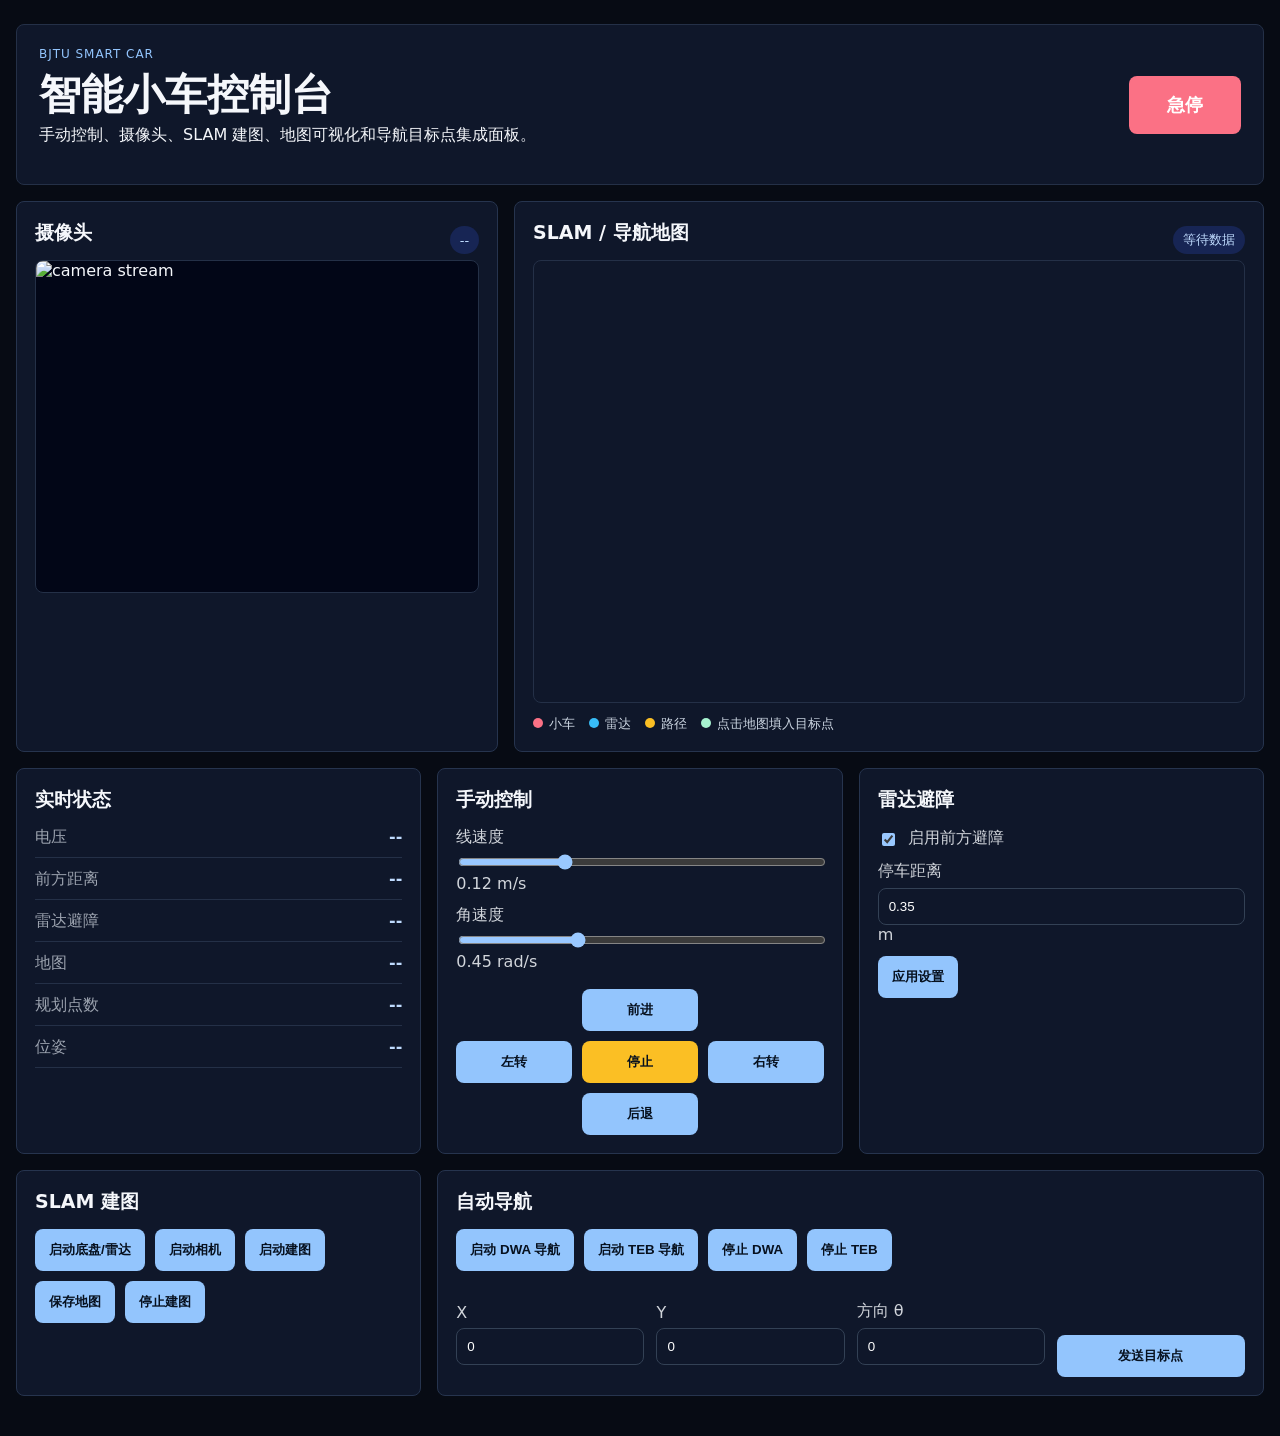
==== yahboomcar_ws/smartcar_web/static/index.html @ bb8f0999 "Add smart car web control console" ====
<!doctype html>
<html lang="zh-CN">
<head>
  <meta charset="utf-8" />
  <meta name="viewport" content="width=device-width, initial-scale=1" />
  <title>BJTU Smart Car Console</title>
  <link rel="stylesheet" href="style.css" />
</head>
<body>
  <main class="app">
    <header class="hero">
      <div>
        <p class="eyebrow">BJTU Smart Car</p>
        <h1>智能小车控制台</h1>
        <p>手动控制、摄像头、SLAM 建图、地图可视化和导航目标点集成面板。</p>
      </div>
      <button id="stopAll" class="danger big">急停</button>
    </header>

    <section class="dashboard">
      <article class="card camera-card">
        <div class="section-head">
          <h2>摄像头</h2>
          <span id="cameraState" class="pill">--</span>
        </div>
        <div class="video-frame">
          <img id="cameraView" src="/api/camera/stream" alt="camera stream" />
        </div>
      </article>

      <article class="card map-card">
        <div class="section-head">
          <h2>SLAM / 导航地图</h2>
          <span id="vizState" class="pill">等待数据</span>
        </div>
        <canvas id="mapCanvas" width="900" height="560"></canvas>
        <div class="map-legend">
          <span><i class="legend robot"></i>小车</span>
          <span><i class="legend scan"></i>雷达</span>
          <span><i class="legend plan"></i>路径</span>
          <span><i class="legend goal"></i>点击地图填入目标点</span>
        </div>
      </article>
    </section>

    <section class="grid">
      <article class="card status-card">
        <h2>实时状态</h2>
        <div class="status-list">
          <div><span>电压</span><strong id="voltage">--</strong></div>
          <div><span>前方距离</span><strong id="frontDistance">--</strong></div>
          <div><span>雷达避障</span><strong id="guardState">--</strong></div>
          <div><span>地图</span><strong id="mapState">--</strong></div>
          <div><span>规划点数</span><strong id="planLen">--</strong></div>
          <div><span>位姿</span><strong id="poseState">--</strong></div>
        </div>
        <p id="warning" class="warning"></p>
      </article>

      <article class="card control-card">
        <h2>手动控制</h2>
        <label>线速度 <input id="linearSpeed" type="range" min="0.03" max="0.35" step="0.01" value="0.12"><span id="linearVal">0.12</span> m/s</label>
        <label>角速度 <input id="angularSpeed" type="range" min="0.1" max="1.2" step="0.05" value="0.45"><span id="angularVal">0.45</span> rad/s</label>
        <div class="pad">
          <button data-move="forward">前进</button>
          <button data-move="left">左转</button>
          <button data-move="stop" class="stop">停止</button>
          <button data-move="right">右转</button>
          <button data-move="backward">后退</button>
        </div>
      </article>

      <article class="card">
        <h2>雷达避障</h2>
        <label class="check"><input id="guardEnabled" type="checkbox" checked> 启用前方避障</label>
        <label>停车距离 <input id="stopDistance" type="number" min="0.15" max="2" step="0.05" value="0.35"> m</label>
        <button id="applyGuard">应用设置</button>
      </article>

      <article class="card">
        <h2>SLAM 建图</h2>
        <div class="actions">
          <button data-start="bringup">启动底盘/雷达</button>
          <button data-start="camera">启动相机</button>
          <button data-start="slam">启动建图</button>
          <button data-start="save_map">保存地图</button>
          <button data-stop="slam">停止建图</button>
        </div>
      </article>

      <article class="card wide">
        <h2>自动导航</h2>
        <div class="actions row">
          <button data-start="nav_dwa">启动 DWA 导航</button>
          <button data-start="nav_teb">启动 TEB 导航</button>
          <button data-stop="nav_dwa">停止 DWA</button>
          <button data-stop="nav_teb">停止 TEB</button>
        </div>
        <div class="goal-box">
          <label>X <input id="goalX" type="number" step="0.05" value="0"></label>
          <label>Y <input id="goalY" type="number" step="0.05" value="0"></label>
          <label>方向 θ <input id="goalTheta" type="number" step="0.1" value="0"></label>
          <button id="sendGoal">发送目标点</button>
        </div>
      </article>
    </section>
  </main>
  <script src="app.js"></script>
</body>
</html>
---- yahboomcar_ws/smartcar_web/static/style.css ----
:root {
  color-scheme: dark;
  font-family: Inter, ui-sans-serif, system-ui, -apple-system, BlinkMacSystemFont, "Segoe UI", sans-serif;
  background: #070b14;
  color: #f5f7fb;
}
* { box-sizing: border-box; }
body { margin: 0; min-height: 100vh; background: #070b14; }
.app { width: min(1320px, calc(100% - 32px)); margin: 0 auto; padding: 24px 0 40px; }
.hero { display: flex; justify-content: space-between; align-items: center; gap: 24px; padding: 22px; border: 1px solid #243047; border-radius: 8px; background: #0f172a; }
.eyebrow { color: #93c5fd; letter-spacing: .08em; text-transform: uppercase; font-size: 12px; }
h1, h2, p { margin-top: 0; }
h1 { margin-bottom: 8px; font-size: 42px; line-height: 1.05; }
h2 { font-size: 19px; margin-bottom: 14px; }
.dashboard { display: grid; grid-template-columns: minmax(320px, 0.9fr) minmax(520px, 1.4fr); gap: 16px; margin-top: 16px; }
.grid { display: grid; grid-template-columns: repeat(3, 1fr); gap: 16px; margin-top: 16px; }
.card { padding: 18px; border-radius: 8px; border: 1px solid #26344e; background: #0f172a; }
.wide { grid-column: span 2; }
.section-head { display: flex; align-items: center; justify-content: space-between; gap: 12px; }
.pill { display: inline-flex; align-items: center; min-height: 28px; padding: 4px 10px; border-radius: 999px; background: #172554; color: #bfdbfe; font-size: 13px; white-space: nowrap; }
.video-frame { width: 100%; aspect-ratio: 4 / 3; overflow: hidden; border: 1px solid #243047; border-radius: 8px; background: #020617; }
.video-frame img { display: block; width: 100%; height: 100%; object-fit: contain; }
.map-card { min-width: 0; }
#mapCanvas { display: block; width: 100%; aspect-ratio: 45 / 28; height: auto; border: 1px solid #243047; border-radius: 8px; background: #0f172a; cursor: crosshair; }
.map-legend { display: flex; flex-wrap: wrap; gap: 14px; margin-top: 12px; color: #cbd5e1; font-size: 13px; }
.legend { display: inline-block; width: 10px; height: 10px; margin-right: 6px; border-radius: 50%; }
.legend.robot { background: #fb7185; }
.legend.scan { background: #38bdf8; }
.legend.plan { background: #fbbf24; }
.legend.goal { background: #a7f3d0; }
.status-list { display: grid; gap: 11px; }
.status-list div { display: flex; justify-content: space-between; gap: 12px; padding-bottom: 9px; border-bottom: 1px solid #243047; }
.status-list span { color: #9ca3af; }
.status-list strong { color: #bfdbfe; text-align: right; word-break: break-word; }
button { border: 0; border-radius: 8px; padding: 11px 14px; color: #07111f; background: #93c5fd; font-weight: 700; cursor: pointer; min-height: 42px; }
button:hover { filter: brightness(1.08); }
.danger { background: #fb7185; color: white; }
.big { min-width: 112px; min-height: 58px; font-size: 18px; }
.stop { background: #fbbf24; }
label { display: block; color: #d1d5db; margin: 12px 0; }
input { width: 100%; margin-top: 6px; }
input[type="number"] { padding: 10px; border-radius: 8px; border: 1px solid #334155; background: #0f172a; color: white; }
.check { display: flex; align-items: center; gap: 10px; }
.check input { width: auto; }
.pad { display: grid; grid-template-columns: repeat(3, minmax(76px, 1fr)); gap: 10px; margin-top: 18px; }
.pad button:first-child { grid-column: 2; }
.pad button:nth-child(2) { grid-column: 1; }
.pad button:nth-child(3) { grid-column: 2; }
.pad button:nth-child(4) { grid-column: 3; }
.pad button:nth-child(5) { grid-column: 2; }
.actions { display: flex; flex-wrap: wrap; gap: 10px; }
.row { align-items: center; }
.goal-box { display: grid; grid-template-columns: repeat(4, 1fr); gap: 12px; margin-top: 18px; align-items: end; }
.warning { color: #fbbf24; font-weight: 700; min-height: 24px; }
@media (max-width: 1050px) {
  .dashboard, .grid { grid-template-columns: 1fr; }
  .wide { grid-column: span 1; }
}
@media (max-width: 680px) {
  .app { width: min(100% - 20px, 1320px); padding-top: 12px; }
  .hero { flex-direction: column; align-items: stretch; }
  h1 { font-size: 31px; }
  .goal-box { grid-template-columns: 1fr; }
  .pad { grid-template-columns: repeat(3, minmax(0, 1fr)); }
  button { padding: 10px 8px; }
}
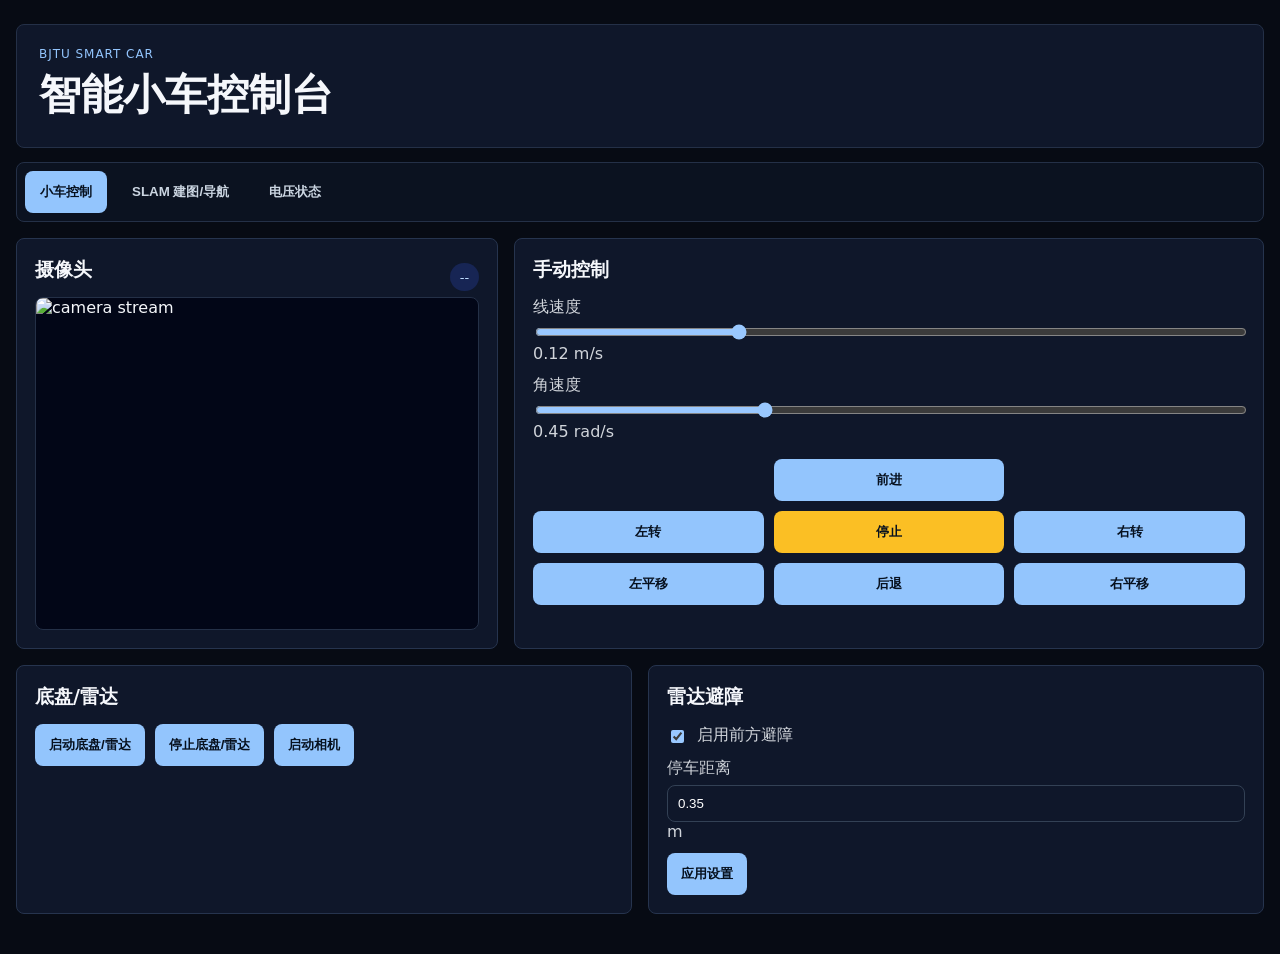
==== commit e1035cfa: "Update smartcar web mapping controls" ====
--- a/yahboomcar_ws/smartcar_web/static/index.html
+++ b/yahboomcar_ws/smartcar_web/static/index.html
@@ -4,107 +4,174 @@
   <meta charset="utf-8" />
   <meta name="viewport" content="width=device-width, initial-scale=1" />
   <title>BJTU Smart Car Console</title>
-  <link rel="stylesheet" href="style.css" />
+  <link rel="stylesheet" href="style.css?v=slam-control-pad-20260709" />
 </head>
 <body>
+  <div id="toast" class="toast" role="status" aria-live="polite"></div>
   <main class="app">
     <header class="hero">
       <div>
         <p class="eyebrow">BJTU Smart Car</p>
         <h1>智能小车控制台</h1>
-        <p>手动控制、摄像头、SLAM 建图、地图可视化和导航目标点集成面板。</p>
       </div>
-      <button id="stopAll" class="danger big">急停</button>
     </header>
 
-    <section class="dashboard">
-      <article class="card camera-card">
-        <div class="section-head">
-          <h2>摄像头</h2>
-          <span id="cameraState" class="pill">--</span>
-        </div>
-        <div class="video-frame">
-          <img id="cameraView" src="/api/camera/stream" alt="camera stream" />
-        </div>
-      </article>
+    <nav class="nav-tabs" aria-label="功能导航">
+      <button data-page-target="control" class="active">小车控制</button>
+      <button data-page-target="slam">SLAM 建图/导航</button>
+      <button data-page-target="status">电压状态</button>
+    </nav>
 
-      <article class="card map-card">
-        <div class="section-head">
-          <h2>SLAM / 导航地图</h2>
-          <span id="vizState" class="pill">等待数据</span>
-        </div>
-        <canvas id="mapCanvas" width="900" height="560"></canvas>
-        <div class="map-legend">
-          <span><i class="legend robot"></i>小车</span>
-          <span><i class="legend scan"></i>雷达</span>
-          <span><i class="legend plan"></i>路径</span>
-          <span><i class="legend goal"></i>点击地图填入目标点</span>
-        </div>
-      </article>
+    <section id="page-control" class="page active">
+      <section class="dashboard">
+        <article class="card camera-card">
+          <div class="section-head">
+            <h2>摄像头</h2>
+            <span id="cameraState" class="pill">--</span>
+          </div>
+          <div class="video-frame">
+            <img id="cameraView" src="/api/camera/stream" alt="camera stream" />
+          </div>
+        </article>
+
+        <article class="card control-card">
+          <h2>手动控制</h2>
+          <label>线速度 <input id="linearSpeed" type="range" min="0.03" max="0.35" step="0.01" value="0.12"><span id="linearVal">0.12</span> m/s</label>
+          <label>角速度 <input id="angularSpeed" type="range" min="0.1" max="1.2" step="0.05" value="0.45"><span id="angularVal">0.45</span> rad/s</label>
+          <div class="pad">
+            <button data-move="forward">前进</button>
+            <button data-move="left">左转</button>
+            <button data-move="strafeLeft">左平移</button>
+            <button data-move="stop" class="stop">停止</button>
+            <button data-move="strafeRight">右平移</button>
+            <button data-move="right">右转</button>
+            <button data-move="backward">后退</button>
+          </div>
+        </article>
+      </section>
+
+      <section class="grid compact-grid">
+        <article class="card">
+          <h2>底盘/雷达</h2>
+          <div class="actions">
+            <button data-start="bringup">启动底盘/雷达</button>
+            <button data-stop="bringup">停止底盘/雷达</button>
+            <button data-start="camera">启动相机</button>
+          </div>
+        </article>
+
+        <article class="card">
+          <h2>雷达避障</h2>
+          <label class="check"><input id="guardEnabled" type="checkbox" checked> 启用前方避障</label>
+          <label>停车距离 <input id="stopDistance" type="number" min="0.15" max="2" step="0.05" value="0.35"> m</label>
+          <button id="applyGuard">应用设置</button>
+        </article>
+      </section>
     </section>
 
-    <section class="grid">
-      <article class="card status-card">
-        <h2>实时状态</h2>
-        <div class="status-list">
-          <div><span>电压</span><strong id="voltage">--</strong></div>
-          <div><span>前方距离</span><strong id="frontDistance">--</strong></div>
-          <div><span>雷达避障</span><strong id="guardState">--</strong></div>
-          <div><span>地图</span><strong id="mapState">--</strong></div>
-          <div><span>规划点数</span><strong id="planLen">--</strong></div>
-          <div><span>位姿</span><strong id="poseState">--</strong></div>
+    <section id="page-slam" class="page">
+      <section class="slam-layout">
+        <article class="card map-card">
+          <div class="section-head">
+            <h2>SLAM / 导航地图</h2>
+            <span id="vizState" class="pill">等待数据</span>
+          </div>
+          <canvas id="mapCanvas" width="1280" height="860"></canvas>
+          <div class="map-legend">
+            <span><i class="legend robot"></i>小车</span>
+            <span><i class="legend scan"></i>雷达</span>
+            <span><i class="legend plan"></i>路径</span>
+            <span><i class="legend initial"></i>初始位姿</span>
+            <span><i class="legend goal"></i>目标位姿</span>
+          </div>
+        </article>
+
+        <div class="slam-side">
+          <article class="card">
+            <div class="section-head">
+              <h2>已有地图</h2>
+              <button id="refreshMaps">刷新</button>
+            </div>
+            <div id="mapList" class="map-list"></div>
+            <p id="selectedMap" class="muted">未选择地图</p>
+          </article>
+
+          <article class="card">
+            <h2>SLAM 建图</h2>
+            <div class="actions vertical">
+              <button id="startMapping">启动建图</button>
+              <button id="saveMap">保存地图</button>
+              <button data-stop="slam" data-force-external="true">停止建图</button>
+              <button id="clearMapping">清空本次建图</button>
+            </div>
+            <div class="pad slam-pad">
+              <button data-move="forward">前进</button>
+              <button data-move="left">左转</button>
+              <button data-move="strafeLeft">左平移</button>
+              <button data-move="stop" class="stop">停止</button>
+              <button data-move="strafeRight">右平移</button>
+              <button data-move="right">右转</button>
+              <button data-move="backward">后退</button>
+            </div>
+          </article>
+
+          <article class="card">
+            <h2>自动导航</h2>
+            <div class="actions row">
+              <button data-pose-mode="initial">设置初始位姿</button>
+              <button data-pose-mode="goal">设置目标位姿</button>
+            </div>
+            <p id="poseModeState" class="muted">当前点击地图：设置目标位姿</p>
+            <div class="pose-fields">
+              <label>初始 X <input id="initialX" type="number" step="0.05" value="0"></label>
+              <label>初始 Y <input id="initialY" type="number" step="0.05" value="0"></label>
+              <label>初始方向 θ <input id="initialTheta" type="number" step="0.1" value="0"></label>
+              <button id="sendInitialPose">确认初始位姿</button>
+            </div>
+            <div class="pose-fields">
+              <label>目标 X <input id="goalX" type="number" step="0.05" value="0"></label>
+              <label>目标 Y <input id="goalY" type="number" step="0.05" value="0"></label>
+              <label>目标方向 θ <input id="goalTheta" type="number" step="0.1" value="0"></label>
+              <button id="setGoalPose">确认目标位姿</button>
+            </div>
+            <div class="nav-control">
+              <label>导航算法
+                <select id="navAlgorithm">
+                  <option value="nav_dwa">DWA</option>
+                  <option value="nav_teb">TEB</option>
+                </select>
+              </label>
+              <button id="startNavStack">启动导航</button>
+              <button id="startRobotNav">启动小车</button>
+              <button id="stopNavStack">停止导航</button>
+            </div>
+          </article>
         </div>
-        <p id="warning" class="warning"></p>
-      </article>
+      </section>
+    </section>
 
-      <article class="card control-card">
-        <h2>手动控制</h2>
-        <label>线速度 <input id="linearSpeed" type="range" min="0.03" max="0.35" step="0.01" value="0.12"><span id="linearVal">0.12</span> m/s</label>
-        <label>角速度 <input id="angularSpeed" type="range" min="0.1" max="1.2" step="0.05" value="0.45"><span id="angularVal">0.45</span> rad/s</label>
-        <div class="pad">
-          <button data-move="forward">前进</button>
-          <button data-move="left">左转</button>
-          <button data-move="stop" class="stop">停止</button>
-          <button data-move="right">右转</button>
-          <button data-move="backward">后退</button>
-        </div>
-      </article>
+    <section id="page-status" class="page">
+      <section class="grid">
+        <article class="card status-card">
+          <h2>电压状态</h2>
+          <div class="status-list">
+            <div><span>电压</span><strong id="voltage">--</strong></div>
+            <div><span>前方距离</span><strong id="frontDistance">--</strong></div>
+            <div><span>雷达避障</span><strong id="guardState">--</strong></div>
+            <div><span>地图</span><strong id="mapState">--</strong></div>
+            <div><span>规划点数</span><strong id="planLen">--</strong></div>
+            <div><span>位姿</span><strong id="poseState">--</strong></div>
+          </div>
+          <p id="warning" class="warning"></p>
+        </article>
 
-      <article class="card">
-        <h2>雷达避障</h2>
-        <label class="check"><input id="guardEnabled" type="checkbox" checked> 启用前方避障</label>
-        <label>停车距离 <input id="stopDistance" type="number" min="0.15" max="2" step="0.05" value="0.35"> m</label>
-        <button id="applyGuard">应用设置</button>
-      </article>
-
-      <article class="card">
-        <h2>SLAM 建图</h2>
-        <div class="actions">
-          <button data-start="bringup">启动底盘/雷达</button>
-          <button data-start="camera">启动相机</button>
-          <button data-start="slam">启动建图</button>
-          <button data-start="save_map">保存地图</button>
-          <button data-stop="slam">停止建图</button>
-        </div>
-      </article>
-
-      <article class="card wide">
-        <h2>自动导航</h2>
-        <div class="actions row">
-          <button data-start="nav_dwa">启动 DWA 导航</button>
-          <button data-start="nav_teb">启动 TEB 导航</button>
-          <button data-stop="nav_dwa">停止 DWA</button>
-          <button data-stop="nav_teb">停止 TEB</button>
-        </div>
-        <div class="goal-box">
-          <label>X <input id="goalX" type="number" step="0.05" value="0"></label>
-          <label>Y <input id="goalY" type="number" step="0.05" value="0"></label>
-          <label>方向 θ <input id="goalTheta" type="number" step="0.1" value="0"></label>
-          <button id="sendGoal">发送目标点</button>
-        </div>
-      </article>
+        <article class="card wide">
+          <h2>功能状态</h2>
+          <div id="processList" class="process-list"></div>
+        </article>
+      </section>
     </section>
   </main>
-  <script src="app.js"></script>
+  <script src="app.js?v=slam-control-pad-20260709"></script>
 </body>
 </html>
--- a/yahboomcar_ws/smartcar_web/static/style.css
+++ b/yahboomcar_ws/smartcar_web/static/style.css
@@ -7,13 +7,25 @@
 * { box-sizing: border-box; }
 body { margin: 0; min-height: 100vh; background: #070b14; }
 .app { width: min(1320px, calc(100% - 32px)); margin: 0 auto; padding: 24px 0 40px; }
+.toast { position: fixed; top: 18px; right: 18px; z-index: 50; max-width: min(420px, calc(100vw - 36px)); padding: 12px 14px; border-radius: 8px; border: 1px solid #14532d; background: #052e16; color: #dcfce7; opacity: 0; transform: translateY(-8px); pointer-events: none; transition: opacity .18s ease, transform .18s ease; box-shadow: 0 18px 45px rgba(0,0,0,.28); }
+.toast.show { opacity: 1; transform: translateY(0); }
+.toast.error { border-color: #7f1d1d; background: #450a0a; color: #fee2e2; }
 .hero { display: flex; justify-content: space-between; align-items: center; gap: 24px; padding: 22px; border: 1px solid #243047; border-radius: 8px; background: #0f172a; }
+.nav-tabs { display: flex; gap: 10px; margin-top: 14px; padding: 8px; border: 1px solid #243047; border-radius: 8px; background: #0b1220; }
+.nav-tabs button { color: #cbd5e1; background: transparent; border: 1px solid transparent; }
+.nav-tabs button.active { color: #07111f; background: #93c5fd; }
+.page { display: none; }
+.page.active { display: block; }
 .eyebrow { color: #93c5fd; letter-spacing: .08em; text-transform: uppercase; font-size: 12px; }
 h1, h2, p { margin-top: 0; }
 h1 { margin-bottom: 8px; font-size: 42px; line-height: 1.05; }
 h2 { font-size: 19px; margin-bottom: 14px; }
 .dashboard { display: grid; grid-template-columns: minmax(320px, 0.9fr) minmax(520px, 1.4fr); gap: 16px; margin-top: 16px; }
+.slam-layout { display: grid; grid-template-columns: minmax(360px, 2fr) minmax(520px, 3fr); gap: 16px; margin-top: 16px; align-items: start; }
+.slam-layout .map-card { position: sticky; top: 12px; }
+.slam-side { display: grid; gap: 16px; max-height: calc(100vh - 170px); overflow: auto; padding-right: 4px; }
 .grid { display: grid; grid-template-columns: repeat(3, 1fr); gap: 16px; margin-top: 16px; }
+.compact-grid { grid-template-columns: repeat(2, 1fr); }
 .card { padding: 18px; border-radius: 8px; border: 1px solid #26344e; background: #0f172a; }
 .wide { grid-column: span 2; }
 .section-head { display: flex; align-items: center; justify-content: space-between; gap: 12px; }
@@ -21,46 +33,83 @@
 .video-frame { width: 100%; aspect-ratio: 4 / 3; overflow: hidden; border: 1px solid #243047; border-radius: 8px; background: #020617; }
 .video-frame img { display: block; width: 100%; height: 100%; object-fit: contain; }
 .map-card { min-width: 0; }
-#mapCanvas { display: block; width: 100%; aspect-ratio: 45 / 28; height: auto; border: 1px solid #243047; border-radius: 8px; background: #0f172a; cursor: crosshair; }
+#mapCanvas { display: block; width: 100%; height: min(58vh, 680px); border: 1px solid #243047; border-radius: 8px; background: #0f172a; cursor: crosshair; }
 .map-legend { display: flex; flex-wrap: wrap; gap: 14px; margin-top: 12px; color: #cbd5e1; font-size: 13px; }
 .legend { display: inline-block; width: 10px; height: 10px; margin-right: 6px; border-radius: 50%; }
 .legend.robot { background: #fb7185; }
 .legend.scan { background: #38bdf8; }
 .legend.plan { background: #fbbf24; }
-.legend.goal { background: #a7f3d0; }
+.legend.initial { background: #a7f3d0; }
+.legend.goal { background: #f97316; }
 .status-list { display: grid; gap: 11px; }
 .status-list div { display: flex; justify-content: space-between; gap: 12px; padding-bottom: 9px; border-bottom: 1px solid #243047; }
 .status-list span { color: #9ca3af; }
 .status-list strong { color: #bfdbfe; text-align: right; word-break: break-word; }
+.muted { color: #94a3b8; font-size: 13px; }
 button { border: 0; border-radius: 8px; padding: 11px 14px; color: #07111f; background: #93c5fd; font-weight: 700; cursor: pointer; min-height: 42px; }
 button:hover { filter: brightness(1.08); }
+button:disabled { cursor: not-allowed; opacity: .45; filter: none; }
 .danger { background: #fb7185; color: white; }
 .big { min-width: 112px; min-height: 58px; font-size: 18px; }
 .stop { background: #fbbf24; }
 label { display: block; color: #d1d5db; margin: 12px 0; }
 input { width: 100%; margin-top: 6px; }
-input[type="number"] { padding: 10px; border-radius: 8px; border: 1px solid #334155; background: #0f172a; color: white; }
+input[type="number"], select { padding: 10px; border-radius: 8px; border: 1px solid #334155; background: #0f172a; color: white; }
 .check { display: flex; align-items: center; gap: 10px; }
 .check input { width: auto; }
-.pad { display: grid; grid-template-columns: repeat(3, minmax(76px, 1fr)); gap: 10px; margin-top: 18px; }
-.pad button:first-child { grid-column: 2; }
-.pad button:nth-child(2) { grid-column: 1; }
-.pad button:nth-child(3) { grid-column: 2; }
-.pad button:nth-child(4) { grid-column: 3; }
-.pad button:nth-child(5) { grid-column: 2; }
+.pad {
+  display: grid;
+  grid-template-columns: repeat(3, minmax(76px, 1fr));
+  grid-template-rows: repeat(3, minmax(42px, auto));
+  grid-template-areas:
+    ". forward ."
+    "turn-left stop turn-right"
+    "strafe-left backward strafe-right";
+  gap: 10px;
+  margin-top: 18px;
+}
+.pad [data-move="left"] { grid-area: turn-left; }
+.pad [data-move="forward"] { grid-area: forward; }
+.pad [data-move="stop"] { grid-area: stop; }
+.pad [data-move="right"] { grid-area: turn-right; }
+.pad [data-move="backward"] { grid-area: backward; }
+.pad [data-move="strafeLeft"] { grid-area: strafe-left; }
+.pad [data-move="strafeRight"] { grid-area: strafe-right; }
 .actions { display: flex; flex-wrap: wrap; gap: 10px; }
+.actions.vertical { display: grid; grid-template-columns: 1fr; }
+.actions button.active { background: #fbbf24; }
 .row { align-items: center; }
 .goal-box { display: grid; grid-template-columns: repeat(4, 1fr); gap: 12px; margin-top: 18px; align-items: end; }
+.pose-box { border-top: 1px solid #243047; padding-top: 12px; }
+.nav-actions { grid-template-columns: 1fr repeat(3, max-content); }
+.pose-fields { display: grid; grid-template-columns: repeat(2, minmax(0, 1fr)); gap: 10px; margin-top: 12px; padding-top: 12px; border-top: 1px solid #243047; }
+.pose-fields button { align-self: end; }
+.nav-control { display: grid; grid-template-columns: 1fr; gap: 10px; margin-top: 12px; padding-top: 12px; border-top: 1px solid #243047; }
 .warning { color: #fbbf24; font-weight: 700; min-height: 24px; }
+.map-list { display: grid; gap: 10px; max-height: 430px; overflow: auto; padding-right: 4px; }
+.map-item { display: grid; gap: 4px; width: 100%; min-height: 0; padding: 12px; color: #e5e7eb; background: #111827; border: 1px solid #26344e; text-align: left; }
+.map-item strong { color: #bfdbfe; }
+.map-item span, .map-item small { color: #94a3b8; overflow-wrap: anywhere; }
+.map-item.selected { border-color: #93c5fd; background: #172554; }
+.empty-state { padding: 18px; border: 1px dashed #334155; border-radius: 8px; color: #94a3b8; text-align: center; }
+.process-list { display: grid; gap: 11px; }
+.process-row { display: flex; justify-content: space-between; gap: 12px; padding-bottom: 9px; border-bottom: 1px solid #243047; }
+.process-row span { color: #cbd5e1; }
+.process-row strong { color: #94a3b8; }
+.process-row strong.running { color: #86efac; }
 @media (max-width: 1050px) {
-  .dashboard, .grid { grid-template-columns: 1fr; }
+  .dashboard, .grid, .compact-grid, .slam-layout { grid-template-columns: 1fr; }
+  .slam-layout .map-card { position: static; }
+  .slam-side { max-height: none; overflow: visible; padding-right: 0; }
   .wide { grid-column: span 1; }
 }
 @media (max-width: 680px) {
   .app { width: min(100% - 20px, 1320px); padding-top: 12px; }
   .hero { flex-direction: column; align-items: stretch; }
+  .nav-tabs { flex-direction: column; }
   h1 { font-size: 31px; }
   .goal-box { grid-template-columns: 1fr; }
+  .pose-fields { grid-template-columns: 1fr; }
   .pad { grid-template-columns: repeat(3, minmax(0, 1fr)); }
   button { padding: 10px 8px; }
 }
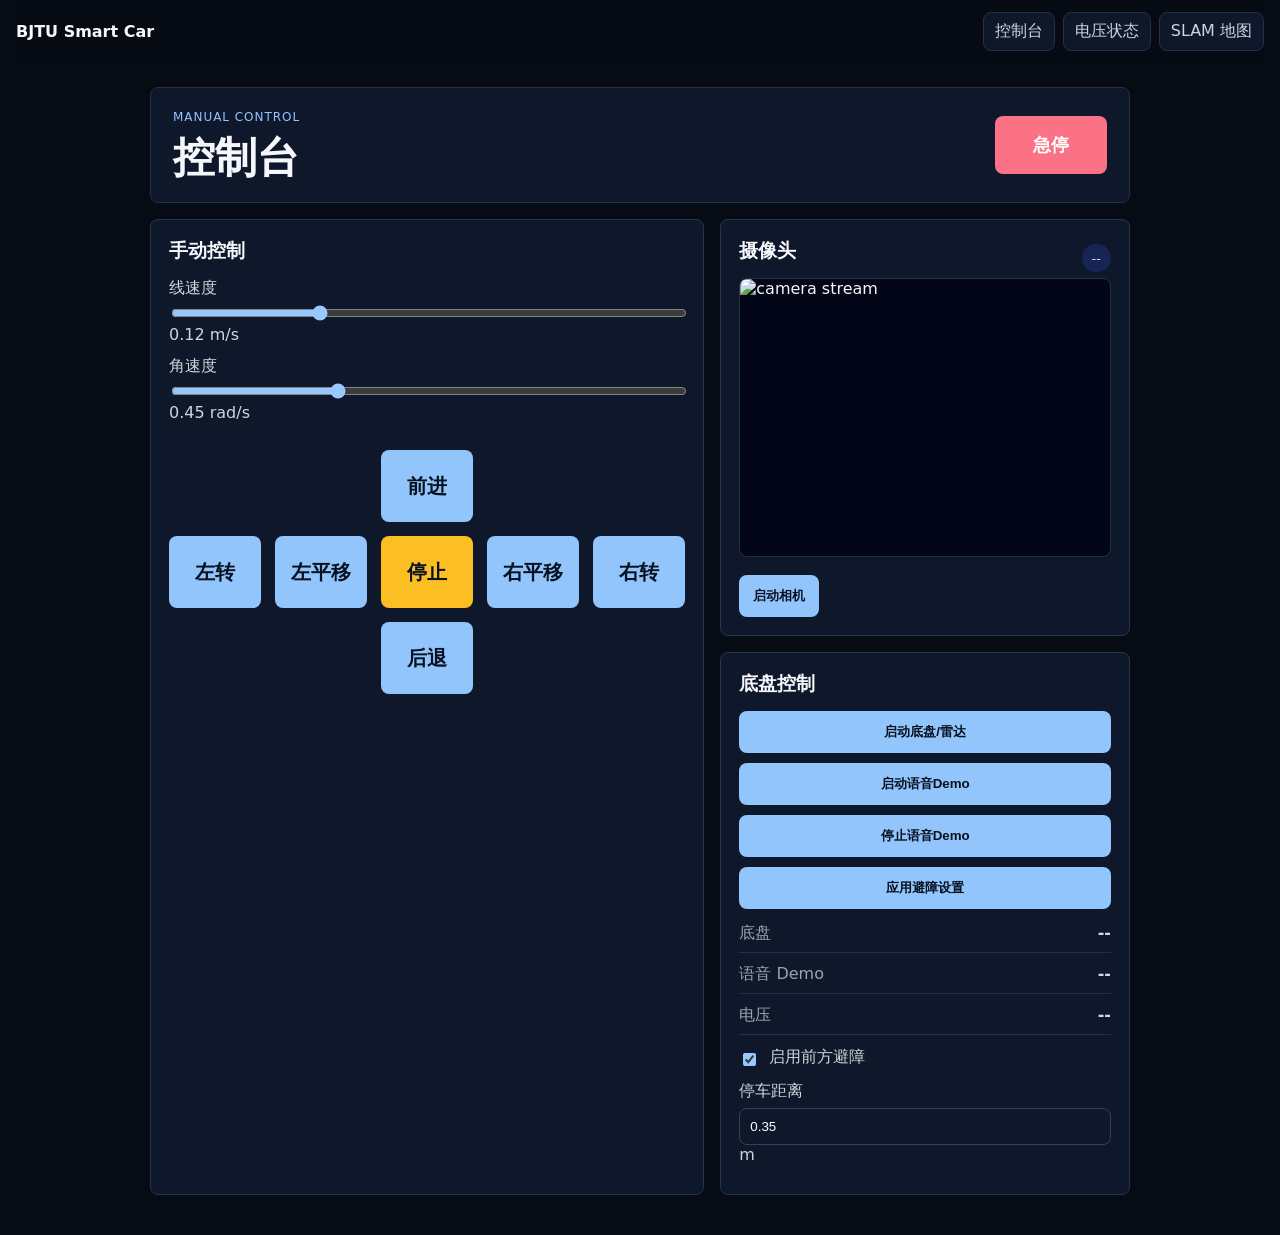
==== commit eb053370: "Update smart car web controls" ====
--- a/yahboomcar_ws/smartcar_web/static/index.html
+++ b/yahboomcar_ws/smartcar_web/static/index.html
@@ -4,174 +4,75 @@
   <meta charset="utf-8" />
   <meta name="viewport" content="width=device-width, initial-scale=1" />
   <title>BJTU Smart Car Console</title>
-  <link rel="stylesheet" href="style.css?v=slam-control-pad-20260709" />
+  <link rel="stylesheet" href="style.css?v=20260712f" />
 </head>
 <body>
-  <div id="toast" class="toast" role="status" aria-live="polite"></div>
-  <main class="app">
-    <header class="hero">
+  <nav class="top-nav">
+    <a class="brand-link" href="index.html">BJTU Smart Car</a>
+    <div class="nav-links">
+      <a href="index.html">控制台</a>
+      <a href="power.html">电压状态</a>
+      <a href="slam.html">SLAM 地图</a>
+    </div>
+  </nav>
+
+  <main class="app control-only-page">
+    <header class="hero control-hero">
       <div>
-        <p class="eyebrow">BJTU Smart Car</p>
-        <h1>智能小车控制台</h1>
+        <p class="eyebrow">Manual Control</p>
+        <h1>控制台</h1>
       </div>
+      <button id="stopAll" class="danger big">急停</button>
     </header>
 
-    <nav class="nav-tabs" aria-label="功能导航">
-      <button data-page-target="control" class="active">小车控制</button>
-      <button data-page-target="slam">SLAM 建图/导航</button>
-      <button data-page-target="status">电压状态</button>
-    </nav>
+    <section class="control-layout">
+      <article class="card control-card drive-panel">
+        <h2>手动控制</h2>
+        <label>线速度 <input id="linearSpeed" type="range" min="0.03" max="0.35" step="0.01" value="0.12"><span id="linearVal">0.12</span> m/s</label>
+        <label>角速度 <input id="angularSpeed" type="range" min="0.1" max="1.2" step="0.05" value="0.45"><span id="angularVal">0.45</span> rad/s</label>
+        <div class="pad large-pad">
+          <button data-move="forward">前进</button>
+          <button data-move="left">左转</button>
+          <button data-move="strafeLeft">左平移</button>
+          <button data-move="stop" class="stop">停止</button>
+          <button data-move="strafeRight">右平移</button>
+          <button data-move="right">右转</button>
+          <button data-move="backward">后退</button>
+        </div>
+        <p id="warning" class="warning"></p>
+      </article>
 
-    <section id="page-control" class="page active">
-      <section class="dashboard">
-        <article class="card camera-card">
-          <div class="section-head">
-            <h2>摄像头</h2>
-            <span id="cameraState" class="pill">--</span>
-          </div>
-          <div class="video-frame">
-            <img id="cameraView" src="/api/camera/stream" alt="camera stream" />
-          </div>
-        </article>
+      <article class="card camera-panel">
+        <div class="section-head">
+          <h2>摄像头</h2>
+          <span id="cameraState" class="pill">--</span>
+        </div>
+        <div class="video-frame">
+          <img id="cameraView" alt="camera stream" />
+        </div>
+        <div class="actions detail-actions">
+          <button data-start="camera">启动相机</button>
+        </div>
+      </article>
 
-        <article class="card control-card">
-          <h2>手动控制</h2>
-          <label>线速度 <input id="linearSpeed" type="range" min="0.03" max="0.35" step="0.01" value="0.12"><span id="linearVal">0.12</span> m/s</label>
-          <label>角速度 <input id="angularSpeed" type="range" min="0.1" max="1.2" step="0.05" value="0.45"><span id="angularVal">0.45</span> rad/s</label>
-          <div class="pad">
-            <button data-move="forward">前进</button>
-            <button data-move="left">左转</button>
-            <button data-move="strafeLeft">左平移</button>
-            <button data-move="stop" class="stop">停止</button>
-            <button data-move="strafeRight">右平移</button>
-            <button data-move="right">右转</button>
-            <button data-move="backward">后退</button>
-          </div>
-        </article>
-      </section>
-
-      <section class="grid compact-grid">
-        <article class="card">
-          <h2>底盘/雷达</h2>
-          <div class="actions">
-            <button data-start="bringup">启动底盘/雷达</button>
-            <button data-stop="bringup">停止底盘/雷达</button>
-            <button data-start="camera">启动相机</button>
-          </div>
-        </article>
-
-        <article class="card">
-          <h2>雷达避障</h2>
-          <label class="check"><input id="guardEnabled" type="checkbox" checked> 启用前方避障</label>
-          <label>停车距离 <input id="stopDistance" type="number" min="0.15" max="2" step="0.05" value="0.35"> m</label>
-          <button id="applyGuard">应用设置</button>
-        </article>
-      </section>
-    </section>
-
-    <section id="page-slam" class="page">
-      <section class="slam-layout">
-        <article class="card map-card">
-          <div class="section-head">
-            <h2>SLAM / 导航地图</h2>
-            <span id="vizState" class="pill">等待数据</span>
-          </div>
-          <canvas id="mapCanvas" width="1280" height="860"></canvas>
-          <div class="map-legend">
-            <span><i class="legend robot"></i>小车</span>
-            <span><i class="legend scan"></i>雷达</span>
-            <span><i class="legend plan"></i>路径</span>
-            <span><i class="legend initial"></i>初始位姿</span>
-            <span><i class="legend goal"></i>目标位姿</span>
-          </div>
-        </article>
-
-        <div class="slam-side">
-          <article class="card">
-            <div class="section-head">
-              <h2>已有地图</h2>
-              <button id="refreshMaps">刷新</button>
-            </div>
-            <div id="mapList" class="map-list"></div>
-            <p id="selectedMap" class="muted">未选择地图</p>
-          </article>
-
-          <article class="card">
-            <h2>SLAM 建图</h2>
-            <div class="actions vertical">
-              <button id="startMapping">启动建图</button>
-              <button id="saveMap">保存地图</button>
-              <button data-stop="slam" data-force-external="true">停止建图</button>
-              <button id="clearMapping">清空本次建图</button>
-            </div>
-            <div class="pad slam-pad">
-              <button data-move="forward">前进</button>
-              <button data-move="left">左转</button>
-              <button data-move="strafeLeft">左平移</button>
-              <button data-move="stop" class="stop">停止</button>
-              <button data-move="strafeRight">右平移</button>
-              <button data-move="right">右转</button>
-              <button data-move="backward">后退</button>
-            </div>
-          </article>
-
-          <article class="card">
-            <h2>自动导航</h2>
-            <div class="actions row">
-              <button data-pose-mode="initial">设置初始位姿</button>
-              <button data-pose-mode="goal">设置目标位姿</button>
-            </div>
-            <p id="poseModeState" class="muted">当前点击地图：设置目标位姿</p>
-            <div class="pose-fields">
-              <label>初始 X <input id="initialX" type="number" step="0.05" value="0"></label>
-              <label>初始 Y <input id="initialY" type="number" step="0.05" value="0"></label>
-              <label>初始方向 θ <input id="initialTheta" type="number" step="0.1" value="0"></label>
-              <button id="sendInitialPose">确认初始位姿</button>
-            </div>
-            <div class="pose-fields">
-              <label>目标 X <input id="goalX" type="number" step="0.05" value="0"></label>
-              <label>目标 Y <input id="goalY" type="number" step="0.05" value="0"></label>
-              <label>目标方向 θ <input id="goalTheta" type="number" step="0.1" value="0"></label>
-              <button id="setGoalPose">确认目标位姿</button>
-            </div>
-            <div class="nav-control">
-              <label>导航算法
-                <select id="navAlgorithm">
-                  <option value="nav_dwa">DWA</option>
-                  <option value="nav_teb">TEB</option>
-                </select>
-              </label>
-              <button id="startNavStack">启动导航</button>
-              <button id="startRobotNav">启动小车</button>
-              <button id="stopNavStack">停止导航</button>
-            </div>
-          </article>
+      <article class="card control-side-panel">
+        <h2>底盘控制</h2>
+        <div class="actions vertical-actions">
+          <button data-start="bringup">启动底盘/雷达</button>
+          <button data-start="voice_ctrl">启动语音Demo</button>
+          <button data-stop="voice_ctrl">停止语音Demo</button>
+          <button id="applyGuard">应用避障设置</button>
         </div>
-      </section>
-    </section>
-
-    <section id="page-status" class="page">
-      <section class="grid">
-        <article class="card status-card">
-          <h2>电压状态</h2>
-          <div class="status-list">
-            <div><span>电压</span><strong id="voltage">--</strong></div>
-            <div><span>前方距离</span><strong id="frontDistance">--</strong></div>
-            <div><span>雷达避障</span><strong id="guardState">--</strong></div>
-            <div><span>地图</span><strong id="mapState">--</strong></div>
-            <div><span>规划点数</span><strong id="planLen">--</strong></div>
-            <div><span>位姿</span><strong id="poseState">--</strong></div>
-          </div>
-          <p id="warning" class="warning"></p>
-        </article>
-
-        <article class="card wide">
-          <h2>功能状态</h2>
-          <div id="processList" class="process-list"></div>
-        </article>
-      </section>
+        <div class="status-list compact-status">
+          <div><span>底盘</span><strong id="bringupState">--</strong></div>
+          <div><span>语音 Demo</span><strong id="voiceState">--</strong></div>
+          <div><span>电压</span><strong id="voltage">--</strong></div>
+        </div>
+        <label class="check"><input id="guardEnabled" type="checkbox" checked> 启用前方避障</label>
+        <label>停车距离 <input id="stopDistance" type="number" min="0.15" max="2" step="0.05" value="0.35"> m</label>
+      </article>
     </section>
   </main>
-  <script src="app.js?v=slam-control-pad-20260709"></script>
+  <script src="app.js?v=20260712f"></script>
 </body>
 </html>
--- a/yahboomcar_ws/smartcar_web/static/style.css
+++ b/yahboomcar_ws/smartcar_web/static/style.css
@@ -113,3 +113,81 @@
   .pad { grid-template-columns: repeat(3, minmax(0, 1fr)); }
   button { padding: 10px 8px; }
 }
+
+.title-link { color: inherit; text-decoration: none; }
+.title-link:hover { color: #93c5fd; }
+.status-list .status-row { display: flex; justify-content: space-between; gap: 12px; padding-bottom: 9px; border-bottom: 1px solid #243047; color: inherit; text-decoration: none; }
+.status-list .status-row:hover span, .status-list .status-row:hover strong { color: #93c5fd; }
+.button-link { display: inline-flex; align-items: center; justify-content: center; min-height: 42px; padding: 11px 14px; border-radius: 8px; background: #93c5fd; color: #07111f; font-weight: 700; text-decoration: none; }
+.compact-hero h1 { font-size: 36px; }
+.detail-page { padding-bottom: 48px; }
+.detail-grid { grid-template-columns: minmax(280px, .85fr) minmax(320px, 1.15fr); }
+.detail-dashboard { grid-template-columns: minmax(560px, 1.5fr) minmax(320px, .7fr); }
+.detail-map-card { min-height: 620px; }
+#detailMapCanvas { display: block; width: 100%; aspect-ratio: 55 / 34; height: auto; border: 1px solid #243047; border-radius: 8px; background: #0f172a; }
+.metric-card { display: flex; flex-direction: column; gap: 16px; }
+.metric-value { display: block; font-size: 52px; line-height: 1; color: #bfdbfe; }
+.metric-note { color: #cbd5e1; }
+.battery-bar { height: 18px; overflow: hidden; border-radius: 999px; border: 1px solid #334155; background: #020617; }
+.battery-bar span { display: block; width: 0%; height: 100%; background: linear-gradient(90deg, #fb7185, #fbbf24, #34d399); transition: width .2s ease; }
+.detail-actions { margin-top: 18px; }
+@media (max-width: 1050px) {
+  .detail-grid, .detail-dashboard { grid-template-columns: 1fr; }
+  .detail-map-card { min-height: 0; }
+}
+
+.top-nav { position: sticky; top: 0; z-index: 20; display: flex; align-items: center; justify-content: space-between; gap: 16px; width: min(1320px, calc(100% - 32px)); margin: 0 auto; padding: 12px 0; background: rgba(7, 11, 20, .94); backdrop-filter: blur(10px); }
+.brand-link { color: #f5f7fb; font-weight: 800; text-decoration: none; }
+.nav-links { display: flex; flex-wrap: wrap; gap: 8px; }
+.nav-links a { display: inline-flex; align-items: center; min-height: 36px; padding: 8px 11px; border-radius: 8px; color: #cbd5e1; text-decoration: none; background: #0f172a; border: 1px solid #243047; }
+.nav-links a:hover { color: #07111f; background: #93c5fd; border-color: #93c5fd; }
+@media (max-width: 680px) {
+  .top-nav { width: min(100% - 20px, 1320px); align-items: flex-start; flex-direction: column; }
+}
+
+.control-only-page { max-width: 980px; }
+.control-hero { margin-bottom: 16px; }
+.control-hero h1 { margin-bottom: 0; }
+.control-layout { display: grid; grid-template-columns: minmax(320px, 1.35fr) minmax(260px, .65fr); gap: 16px; margin-top: 16px; }
+.drive-panel { min-height: 520px; }
+.large-pad { max-width: 560px; margin: 28px auto 0; gap: 14px; }
+.large-pad button { min-height: 72px; font-size: 20px; }
+.control-side-panel { align-self: start; }
+.vertical-actions { flex-direction: column; }
+.vertical-actions button { width: 100%; }
+@media (max-width: 860px) {
+  .control-layout { grid-template-columns: 1fr; }
+  .drive-panel { min-height: 0; }
+}
+
+.camera-panel { align-self: start; }
+.control-layout { grid-template-columns: minmax(320px, 1.15fr) minmax(300px, .85fr); }
+.control-side-panel { grid-column: 2; }
+.camera-panel + .control-side-panel { margin-top: 0; }
+@media (min-width: 861px) {
+  .camera-panel { grid-column: 2; grid-row: 1; }
+  .control-side-panel { grid-column: 2; grid-row: 2; }
+  .drive-panel { grid-row: 1 / span 2; }
+}
+
+.large-pad { grid-template-columns: repeat(5, minmax(76px, 1fr)); }
+.large-pad button:nth-child(1) { grid-column: 3; grid-row: 1; }
+.large-pad button:nth-child(2) { grid-column: 1; grid-row: 2; }
+.large-pad button:nth-child(3) { grid-column: 2; grid-row: 2; }
+.large-pad button:nth-child(4) { grid-column: 3; grid-row: 2; }
+.large-pad button:nth-child(5) { grid-column: 4; grid-row: 2; }
+.large-pad button:nth-child(6) { grid-column: 5; grid-row: 2; }
+.large-pad button:nth-child(7) { grid-column: 3; grid-row: 3; }
+@media (max-width: 680px) {
+  .large-pad { grid-template-columns: repeat(3, minmax(0, 1fr)); }
+  .large-pad button:nth-child(1) { grid-column: 2; grid-row: 1; }
+  .large-pad button:nth-child(2) { grid-column: 1; grid-row: 2; }
+  .large-pad button:nth-child(3) { grid-column: 1; grid-row: 3; }
+  .large-pad button:nth-child(4) { grid-column: 2; grid-row: 2; }
+  .large-pad button:nth-child(5) { grid-column: 3; grid-row: 3; }
+  .large-pad button:nth-child(6) { grid-column: 3; grid-row: 2; }
+  .large-pad button:nth-child(7) { grid-column: 2; grid-row: 4; }
+}
+
+.compact-status { margin: 14px 0 12px; }
+.compact-status div { padding-bottom: 8px; }
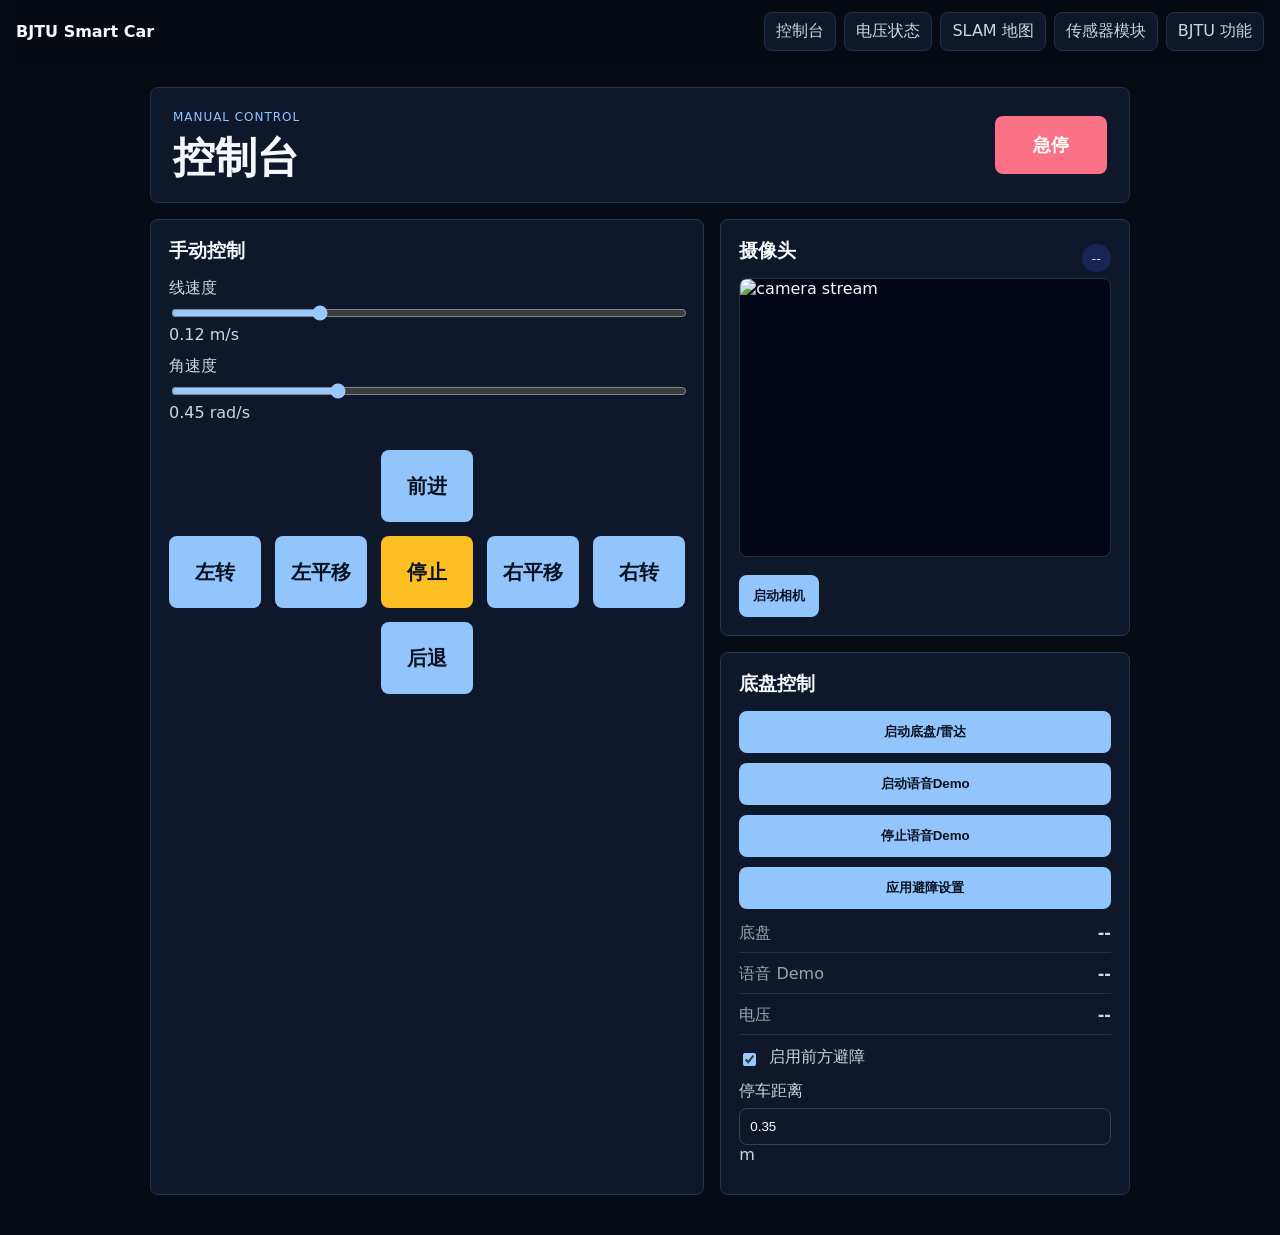
==== commit 17d93621: "Update smartcar web experiment features" ====
--- a/yahboomcar_ws/smartcar_web/static/index.html
+++ b/yahboomcar_ws/smartcar_web/static/index.html
@@ -13,6 +13,8 @@
       <a href="index.html">控制台</a>
       <a href="power.html">电压状态</a>
       <a href="slam.html">SLAM 地图</a>
+      <a href="sensors.html">传感器模块</a>
+      <a href="bjtu.html">BJTU 功能</a>
     </div>
   </nav>
 
@@ -73,6 +75,6 @@
       </article>
     </section>
   </main>
-  <script src="app.js?v=20260712f"></script>
+  <script src="app.js?v=20260713a"></script>
 </body>
 </html>
--- a/yahboomcar_ws/smartcar_web/static/style.css
+++ b/yahboomcar_ws/smartcar_web/static/style.css
@@ -124,7 +124,7 @@
 .detail-grid { grid-template-columns: minmax(280px, .85fr) minmax(320px, 1.15fr); }
 .detail-dashboard { grid-template-columns: minmax(560px, 1.5fr) minmax(320px, .7fr); }
 .detail-map-card { min-height: 620px; }
-#detailMapCanvas { display: block; width: 100%; aspect-ratio: 55 / 34; height: auto; border: 1px solid #243047; border-radius: 8px; background: #0f172a; }
+#detailMapCanvas { display: block; width: 100%; aspect-ratio: 75 / 46; height: auto; border: 1px solid #243047; border-radius: 8px; background: #0f172a; }
 .metric-card { display: flex; flex-direction: column; gap: 16px; }
 .metric-value { display: block; font-size: 52px; line-height: 1; color: #bfdbfe; }
 .metric-note { color: #cbd5e1; }
@@ -191,3 +191,115 @@
 
 .compact-status { margin: 14px 0 12px; }
 .compact-status div { padding-bottom: 8px; }
+
+.sensor-grid { align-items: start; }
+.sensor-values { display: grid; grid-template-columns: repeat(3, minmax(0, 1fr)); gap: 12px; }
+.sensor-values div { min-height: 118px; padding: 14px; border: 1px solid #243047; border-radius: 8px; background: #111827; }
+.sensor-values span, .sensor-values small { display: block; color: #94a3b8; }
+.sensor-values strong { display: block; margin: 10px 0 6px; color: #bfdbfe; font-size: 34px; line-height: 1; overflow-wrap: anywhere; }
+.raw-json { margin: 16px 0 0; max-height: 320px; overflow: auto; padding: 14px; border: 1px solid #243047; border-radius: 8px; background: #020617; color: #dbeafe; white-space: pre-wrap; }
+@media (max-width: 860px) {
+  .sensor-values { grid-template-columns: repeat(2, minmax(0, 1fr)); }
+}
+@media (max-width: 560px) {
+  .sensor-values { grid-template-columns: 1fr; }
+}
+
+.bjtu-page .bjtu-grid {
+  display: grid;
+  grid-template-columns: minmax(0, 1.4fr) minmax(280px, 0.8fr);
+  gap: 18px;
+}
+
+.bjtu-wide {
+  grid-column: 1 / -1;
+}
+
+.feature-list,
+.planned-list {
+  display: grid;
+  gap: 12px;
+}
+
+.feature-row,
+.planned-row {
+  display: grid;
+  grid-template-columns: minmax(0, 1fr) auto;
+  gap: 14px;
+  align-items: center;
+  padding: 14px;
+  border: 1px solid rgba(148, 163, 184, 0.22);
+  border-radius: 8px;
+  background: rgba(15, 23, 42, 0.36);
+}
+
+.planned-row {
+  grid-template-columns: 1fr;
+}
+
+.feature-copy,
+.feature-actions,
+.planned-row {
+  min-width: 0;
+}
+
+.feature-copy strong,
+.planned-row strong {
+  display: block;
+  margin-bottom: 4px;
+}
+
+.feature-copy span,
+.planned-row span,
+.feature-copy small,
+.planned-row small {
+  display: block;
+  color: #94a3b8;
+  line-height: 1.45;
+  overflow-wrap: anywhere;
+}
+
+.feature-copy small,
+.planned-row small {
+  margin-top: 4px;
+  color: #64748b;
+}
+
+.feature-actions {
+  display: flex;
+  flex-wrap: wrap;
+  justify-content: flex-end;
+  gap: 8px;
+}
+
+.raw-json.log-box {
+  min-height: 260px;
+  max-height: 460px;
+}
+
+@media (max-width: 900px) {
+  .bjtu-page .bjtu-grid,
+  .feature-row {
+    grid-template-columns: 1fr;
+  }
+
+  .feature-actions {
+    justify-content: flex-start;
+  }
+}
+
+.map-pointer-state { margin: 10px 0 0; font-size: 13px; }
+
+.rviz-card { grid-column: 1 / -1; }
+.rviz-frame {
+  display: block;
+  width: 100%;
+  height: min(74vh, 860px);
+  min-height: 560px;
+  border: 1px solid #243047;
+  border-radius: 8px;
+  background: #020617;
+}
+@media (max-width: 680px) {
+  .rviz-frame { height: 68vh; min-height: 420px; }
+}
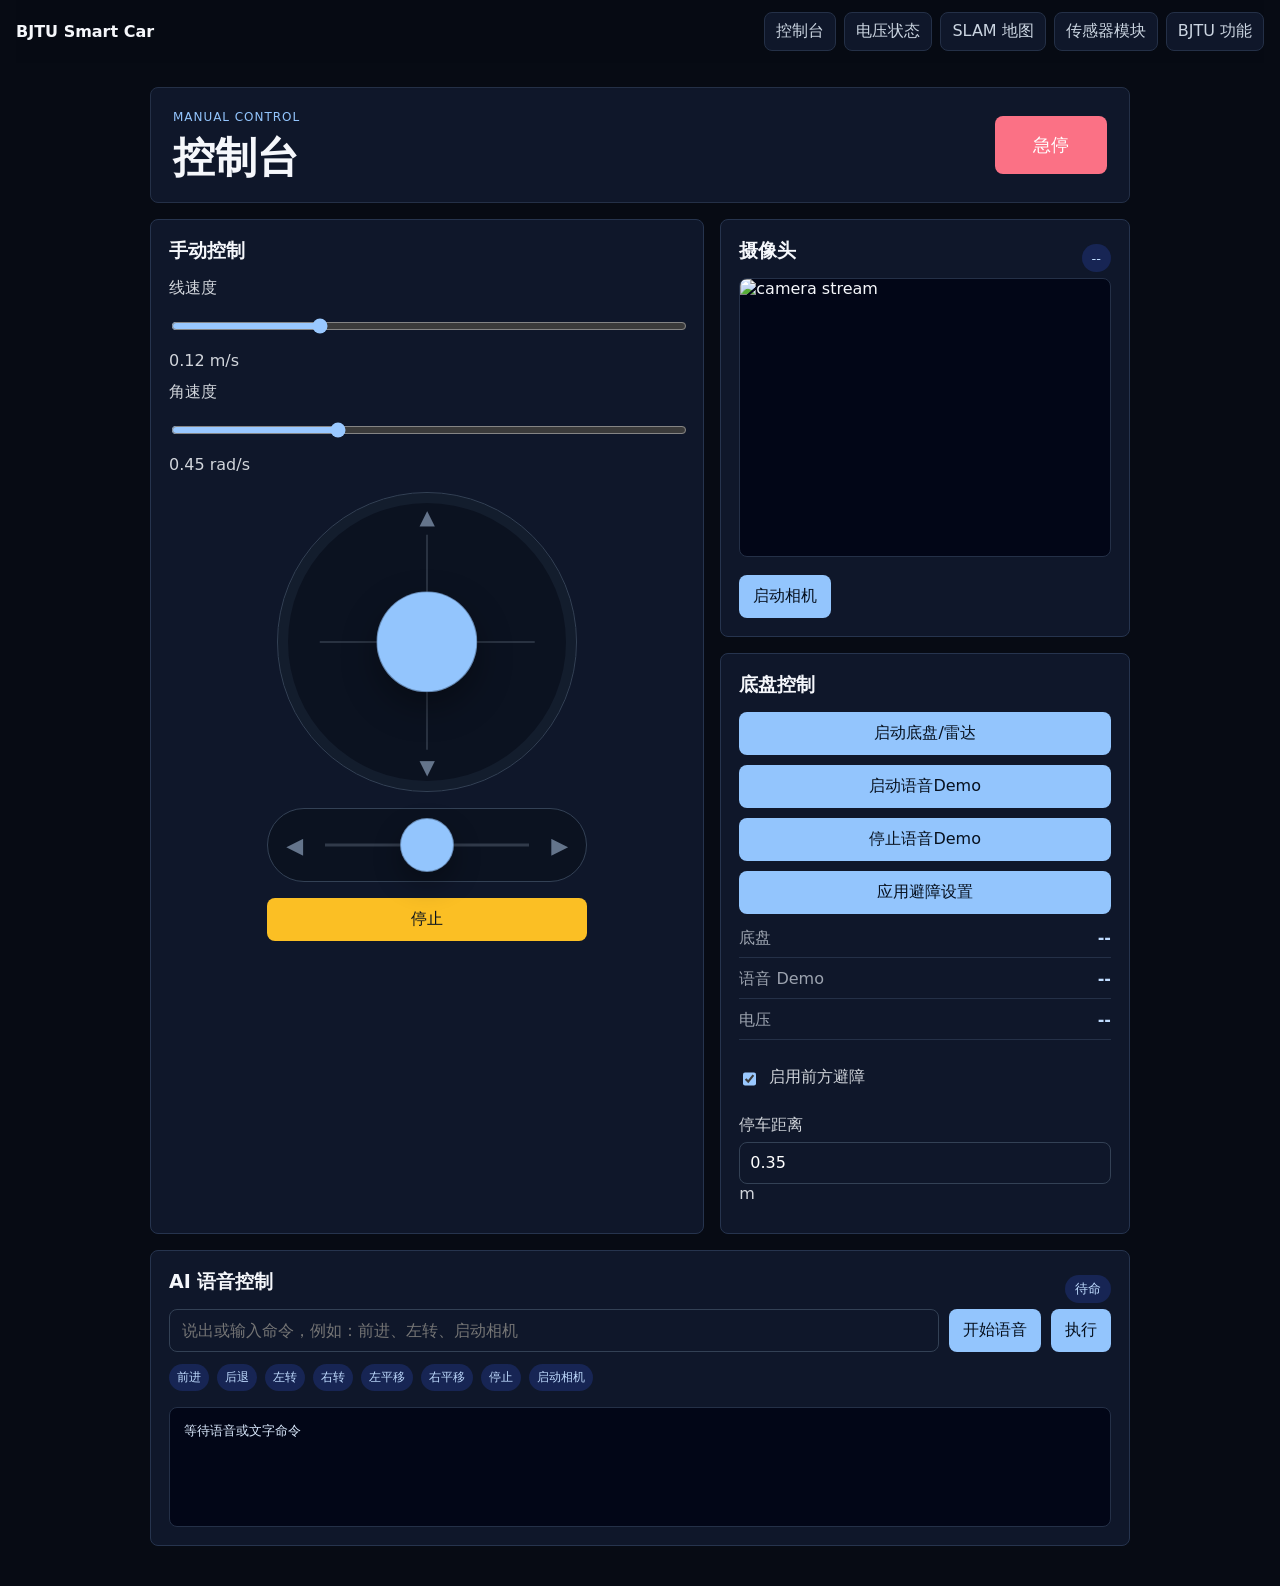
==== commit be203bcc: "Update smartcar web agent and manual" ====
--- a/yahboomcar_ws/smartcar_web/static/index.html
+++ b/yahboomcar_ws/smartcar_web/static/index.html
@@ -4,7 +4,7 @@
   <meta charset="utf-8" />
   <meta name="viewport" content="width=device-width, initial-scale=1" />
   <title>BJTU Smart Car Console</title>
-  <link rel="stylesheet" href="style.css?v=20260712f" />
+  <link rel="stylesheet" href="style.css?v=20260714agent1" />
 </head>
 <body>
   <nav class="top-nav">
@@ -32,16 +32,36 @@
         <h2>手动控制</h2>
         <label>线速度 <input id="linearSpeed" type="range" min="0.03" max="0.35" step="0.01" value="0.12"><span id="linearVal">0.12</span> m/s</label>
         <label>角速度 <input id="angularSpeed" type="range" min="0.1" max="1.2" step="0.05" value="0.45"><span id="angularVal">0.45</span> rad/s</label>
-        <div class="pad large-pad">
-          <button data-move="forward">前进</button>
-          <button data-move="left">左转</button>
-          <button data-move="strafeLeft">左平移</button>
-          <button data-move="stop" class="stop">停止</button>
-          <button data-move="strafeRight">右平移</button>
-          <button data-move="right">右转</button>
-          <button data-move="backward">后退</button>
+        <div class="joystick-panel">
+          <div id="driveJoystick" class="joystick" aria-label="方向操控盘" role="application">
+            <div class="joystick-cross joystick-cross-vertical"></div>
+            <div class="joystick-cross joystick-cross-horizontal"></div>
+            <div id="driveKnob" class="joystick-knob"></div>
+          </div>
+          <div id="strafeSlider" class="strafe-slider" aria-label="左右平移控制" role="application">
+            <div class="strafe-track"></div>
+            <div id="strafeKnob" class="strafe-knob"></div>
+          </div>
+          <button data-move="stop" class="stop joystick-stop">停止</button>
         </div>
         <p id="warning" class="warning"></p>
+      </article>
+
+
+      <article class="card ai-voice-panel">
+        <div class="section-head">
+          <h2>AI 语音控制</h2>
+          <span id="aiVoiceState" class="pill">待命</span>
+        </div>
+        <div class="voice-command-row">
+          <input id="aiVoiceText" type="text" placeholder="说出或输入命令，例如：前进、左转、启动相机" />
+          <button id="startAiVoice">开始语音</button>
+          <button id="sendAiVoiceText">执行</button>
+        </div>
+        <div class="voice-hints">
+          <span>前进</span><span>后退</span><span>左转</span><span>右转</span><span>左平移</span><span>右平移</span><span>停止</span><span>启动相机</span>
+        </div>
+        <pre id="aiVoiceResult" class="raw-json voice-result">等待语音或文字命令</pre>
       </article>
 
       <article class="card camera-panel">
@@ -75,6 +95,6 @@
       </article>
     </section>
   </main>
-  <script src="app.js?v=20260713a"></script>
+  <script src="app.js?v=20260714agent1"></script>
 </body>
 </html>
--- a/yahboomcar_ws/smartcar_web/static/style.css
+++ b/yahboomcar_ws/smartcar_web/static/style.css
@@ -303,3 +303,384 @@
 @media (max-width: 680px) {
   .rviz-frame { height: 68vh; min-height: 420px; }
 }
+
+/* Mobile adaptive layout pass: keep all web pages usable on phone screens. */
+html { overflow-x: hidden; }
+body { overflow-x: hidden; -webkit-text-size-adjust: 100%; }
+img, canvas, iframe, pre { max-width: 100%; }
+button, input, select { font: inherit; }
+input, select { min-height: 42px; }
+
+@media (max-width: 760px) {
+  .app {
+    width: 100%;
+    padding: 12px 10px 28px;
+  }
+
+  .top-nav {
+    position: sticky;
+    top: 0;
+    width: 100%;
+    padding: 10px;
+    gap: 10px;
+    border-bottom: 1px solid #172033;
+  }
+
+  .brand-link {
+    width: 100%;
+    font-size: 16px;
+  }
+
+  .nav-links {
+    width: 100%;
+    display: flex;
+    flex-wrap: nowrap;
+    overflow-x: auto;
+    gap: 8px;
+    padding-bottom: 2px;
+    scrollbar-width: none;
+    -webkit-overflow-scrolling: touch;
+  }
+
+  .nav-links::-webkit-scrollbar { display: none; }
+
+  .nav-links a {
+    flex: 0 0 auto;
+    min-height: 38px;
+    padding: 8px 10px;
+    white-space: nowrap;
+    font-size: 14px;
+  }
+
+  .hero {
+    padding: 16px;
+    gap: 14px;
+  }
+
+  .hero h1,
+  .compact-hero h1 {
+    font-size: 28px;
+    line-height: 1.12;
+  }
+
+  .hero p,
+  .muted {
+    font-size: 13px;
+    line-height: 1.45;
+  }
+
+  .card {
+    padding: 14px;
+  }
+
+  .section-head {
+    align-items: flex-start;
+    flex-direction: column;
+  }
+
+  .pill {
+    max-width: 100%;
+    white-space: normal;
+  }
+
+  .dashboard,
+  .grid,
+  .detail-grid,
+  .detail-dashboard,
+  .control-layout,
+  .bjtu-page .bjtu-grid {
+    grid-template-columns: minmax(0, 1fr);
+    gap: 12px;
+    margin-top: 12px;
+  }
+
+  .wide,
+  .bjtu-wide,
+  .rviz-card,
+  .control-side-panel,
+  .camera-panel {
+    grid-column: auto;
+  }
+
+  .drive-panel {
+    min-height: 0;
+  }
+
+  .actions,
+  .feature-actions {
+    display: grid;
+    grid-template-columns: minmax(0, 1fr);
+    gap: 8px;
+  }
+
+  .actions button,
+  .feature-actions button,
+  .button-link,
+  .big {
+    width: 100%;
+    min-width: 0;
+  }
+
+  button {
+    min-height: 44px;
+    padding: 10px 12px;
+    overflow-wrap: anywhere;
+  }
+
+  .large-pad,
+  .slam-pad,
+  .pad {
+    grid-template-columns: repeat(3, minmax(0, 1fr));
+    gap: 8px;
+    margin-top: 16px;
+    max-width: none;
+  }
+
+  .large-pad button,
+  .slam-pad button,
+  .pad button {
+    min-height: 58px;
+    font-size: 15px;
+    padding: 8px 4px;
+    touch-action: manipulation;
+  }
+
+  .video-frame {
+    aspect-ratio: 4 / 3;
+  }
+
+  .rviz-card {
+    overflow: hidden;
+  }
+
+  .rviz-frame {
+    height: 58vh;
+    min-height: 360px;
+    max-height: 620px;
+  }
+
+  #detailMapCanvas {
+    aspect-ratio: 1 / 1;
+  }
+
+  .map-legend {
+    gap: 8px 12px;
+    font-size: 12px;
+  }
+
+  .pose-fields,
+  .goal-box {
+    grid-template-columns: minmax(0, 1fr);
+  }
+
+  .status-list div,
+  .process-row {
+    align-items: flex-start;
+    flex-direction: column;
+    gap: 4px;
+  }
+
+  .status-list strong {
+    text-align: left;
+  }
+
+  .sensor-values {
+    grid-template-columns: repeat(2, minmax(0, 1fr));
+    gap: 10px;
+  }
+
+  .sensor-values div {
+    min-height: 104px;
+    padding: 12px;
+  }
+
+  .sensor-values strong {
+    font-size: 28px;
+  }
+
+  .feature-row,
+  .planned-row {
+    grid-template-columns: minmax(0, 1fr);
+    padding: 12px;
+  }
+
+  .raw-json {
+    max-height: 240px;
+    font-size: 12px;
+  }
+}
+
+@media (max-width: 420px) {
+  .app { padding-left: 8px; padding-right: 8px; }
+  .hero h1, .compact-hero h1 { font-size: 24px; }
+  h2 { font-size: 17px; }
+
+  .sensor-values {
+    grid-template-columns: minmax(0, 1fr);
+  }
+
+  .large-pad button,
+  .slam-pad button,
+  .pad button {
+    min-height: 54px;
+    font-size: 14px;
+  }
+
+  .rviz-frame {
+    height: 54vh;
+    min-height: 320px;
+  }
+}
+.move-icon {
+  display: block;
+  width: 34px;
+  height: 34px;
+  margin: 0 auto;
+  pointer-events: none;
+}
+.large-pad .move-icon {
+  width: 40px;
+  height: 40px;
+}
+.pad button[aria-label] {
+  display: inline-flex;
+  align-items: center;
+  justify-content: center;
+}
+@media (max-width: 760px) {
+  .move-icon { width: 30px; height: 30px; }
+  .large-pad .move-icon { width: 34px; height: 34px; }
+}
+
+.joystick-panel {
+  display: grid;
+  justify-items: center;
+  gap: 16px;
+  margin-top: 18px;
+}
+.joystick {
+  position: relative;
+  width: min(78vw, 300px);
+  aspect-ratio: 1;
+  border-radius: 50%;
+  border: 1px solid #334155;
+  background: radial-gradient(circle at 50% 50%, #1e293b 0 18%, #0b1220 19% 100%);
+  box-shadow: inset 0 0 0 10px rgba(147, 197, 253, .06);
+  touch-action: none;
+  user-select: none;
+}
+.joystick-cross {
+  position: absolute;
+  inset: 50% auto auto 50%;
+  transform: translate(-50%, -50%);
+  background: rgba(148, 163, 184, .22);
+  pointer-events: none;
+}
+.joystick-cross-vertical { width: 2px; height: 72%; }
+.joystick-cross-horizontal { width: 72%; height: 2px; }
+.joystick::before,
+.joystick::after {
+  position: absolute;
+  color: #64748b;
+  font-size: 20px;
+  line-height: 1;
+  pointer-events: none;
+}
+.joystick::before { content: "▲"; top: 14px; left: 50%; transform: translateX(-50%); }
+.joystick::after { content: "▼"; bottom: 14px; left: 50%; transform: translateX(-50%); }
+.joystick-knob {
+  position: absolute;
+  left: 50%;
+  top: 50%;
+  width: 34%;
+  aspect-ratio: 1;
+  border-radius: 50%;
+  transform: translate(-50%, -50%);
+  border: 1px solid rgba(15, 23, 42, .35);
+  background: #93c5fd;
+  box-shadow: 0 14px 34px rgba(0,0,0,.34);
+  pointer-events: none;
+}
+.strafe-slider {
+  position: relative;
+  width: min(78vw, 320px);
+  height: 74px;
+  border-radius: 999px;
+  border: 1px solid #334155;
+  background: #0b1220;
+  touch-action: none;
+  user-select: none;
+}
+.strafe-slider::before,
+.strafe-slider::after {
+  position: absolute;
+  top: 50%;
+  transform: translateY(-50%);
+  color: #64748b;
+  font-size: 22px;
+  pointer-events: none;
+}
+.strafe-slider::before { content: "◀"; left: 18px; }
+.strafe-slider::after { content: "▶"; right: 18px; }
+.strafe-track {
+  position: absolute;
+  left: 18%;
+  right: 18%;
+  top: 50%;
+  height: 3px;
+  transform: translateY(-50%);
+  background: rgba(148, 163, 184, .28);
+}
+.strafe-knob {
+  position: absolute;
+  left: 50%;
+  top: 50%;
+  width: 54px;
+  height: 54px;
+  border-radius: 50%;
+  transform: translate(-50%, -50%);
+  background: #93c5fd;
+  border: 1px solid rgba(15, 23, 42, .35);
+  box-shadow: 0 12px 28px rgba(0,0,0,.32);
+  pointer-events: none;
+}
+.joystick-stop {
+  width: min(78vw, 320px);
+}
+@media (max-width: 420px) {
+  .joystick { width: min(86vw, 260px); }
+  .strafe-slider, .joystick-stop { width: min(86vw, 280px); }
+}
+
+.ai-voice-panel { grid-column: 1 / -1; }
+.voice-command-row {
+  display: grid;
+  grid-template-columns: minmax(0, 1fr) max-content max-content;
+  gap: 10px;
+  align-items: end;
+}
+.voice-command-row input {
+  margin-top: 0;
+  padding: 11px 12px;
+  border-radius: 8px;
+  border: 1px solid #334155;
+  background: #0f172a;
+  color: #fff;
+}
+.voice-hints {
+  display: flex;
+  flex-wrap: wrap;
+  gap: 8px;
+  margin-top: 12px;
+}
+.voice-hints span {
+  padding: 5px 8px;
+  border-radius: 999px;
+  color: #bfdbfe;
+  background: #172554;
+  font-size: 12px;
+}
+.voice-result { min-height: 120px; }
+@media (max-width: 760px) {
+  .voice-command-row { grid-template-columns: minmax(0, 1fr); }
+}
